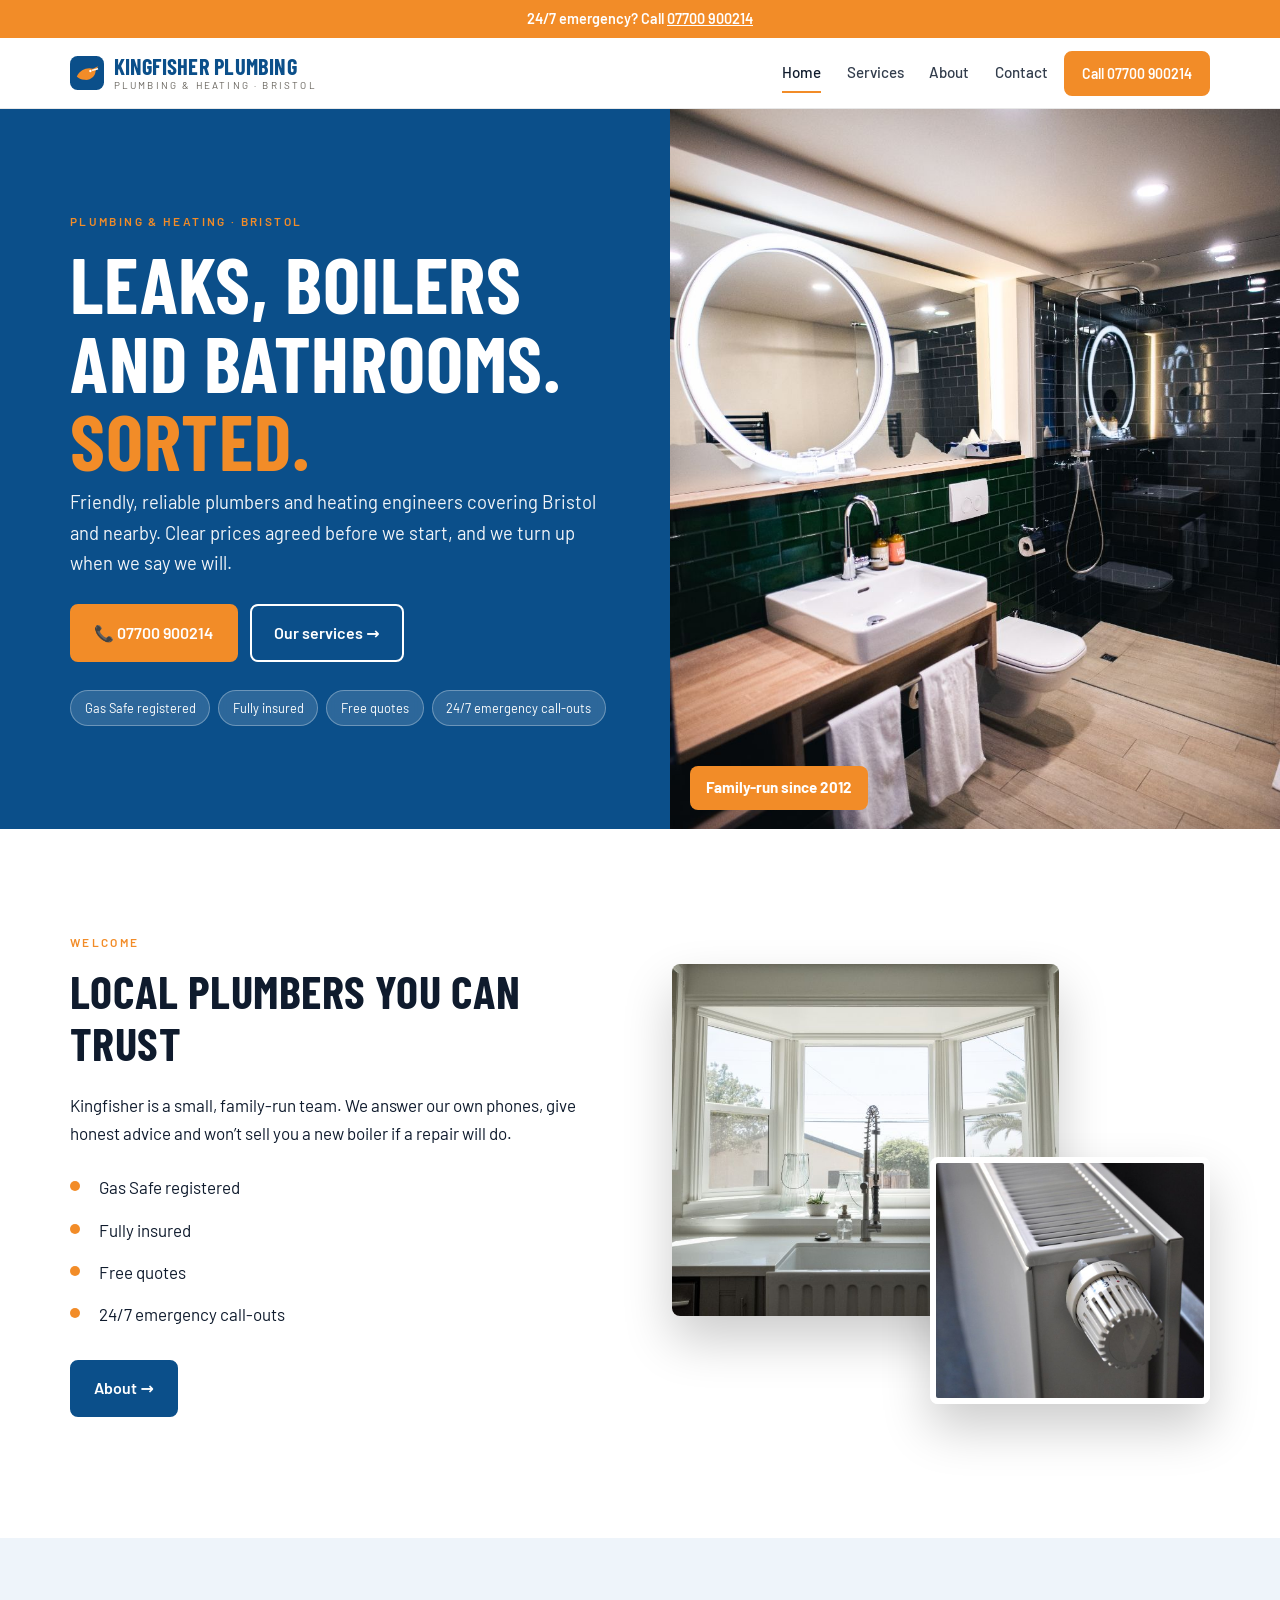
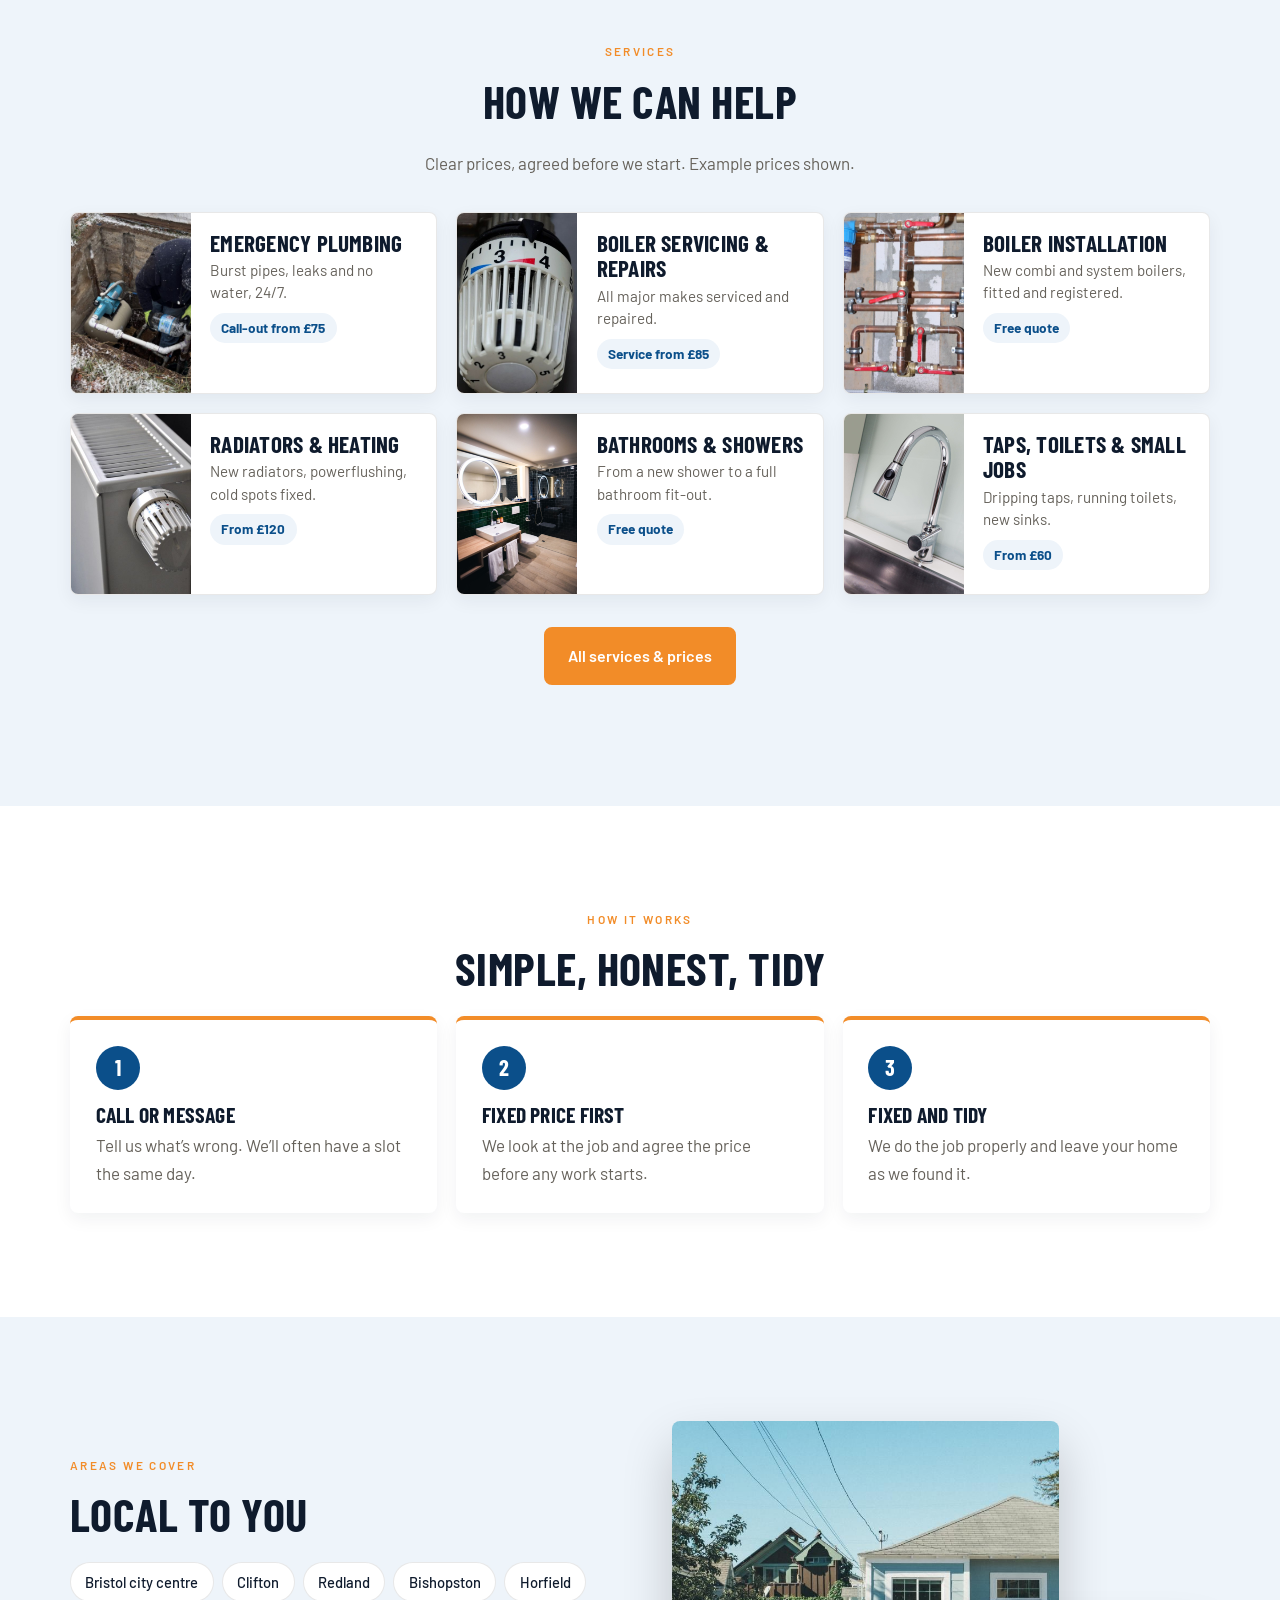
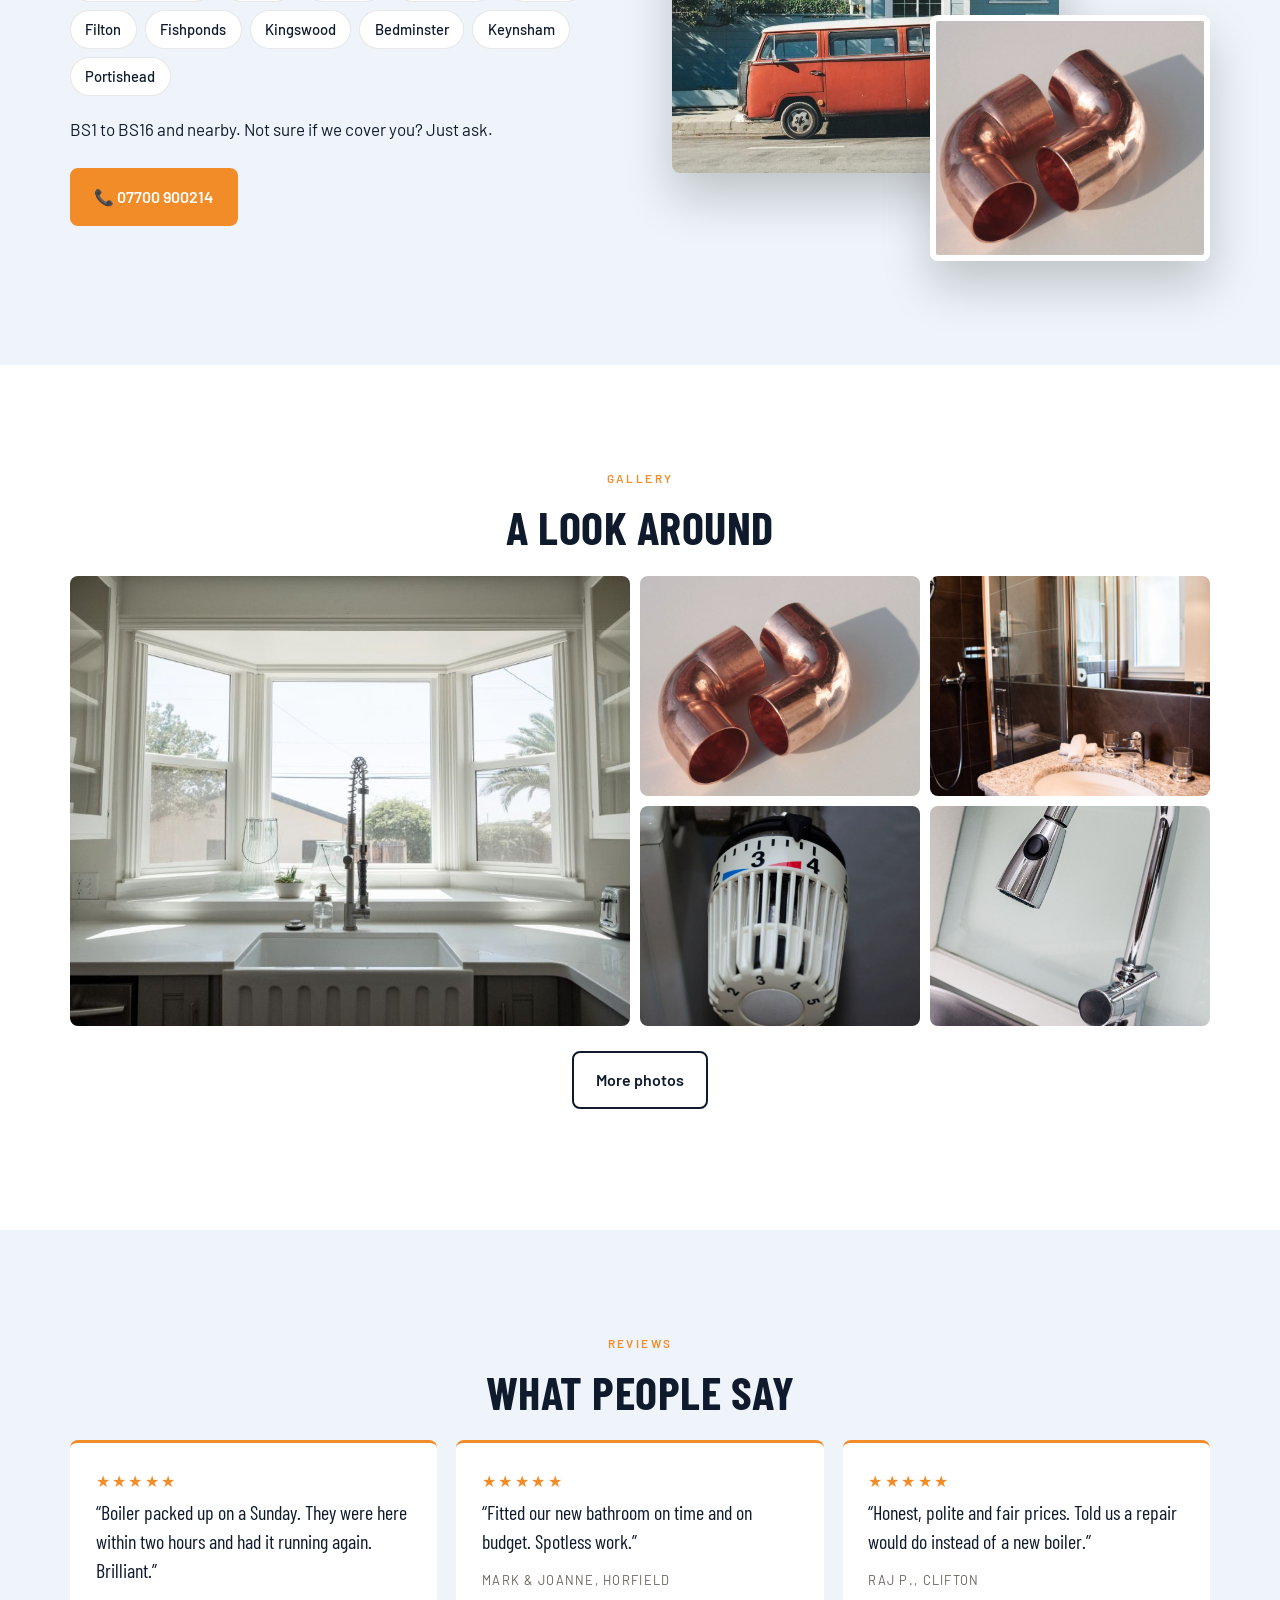
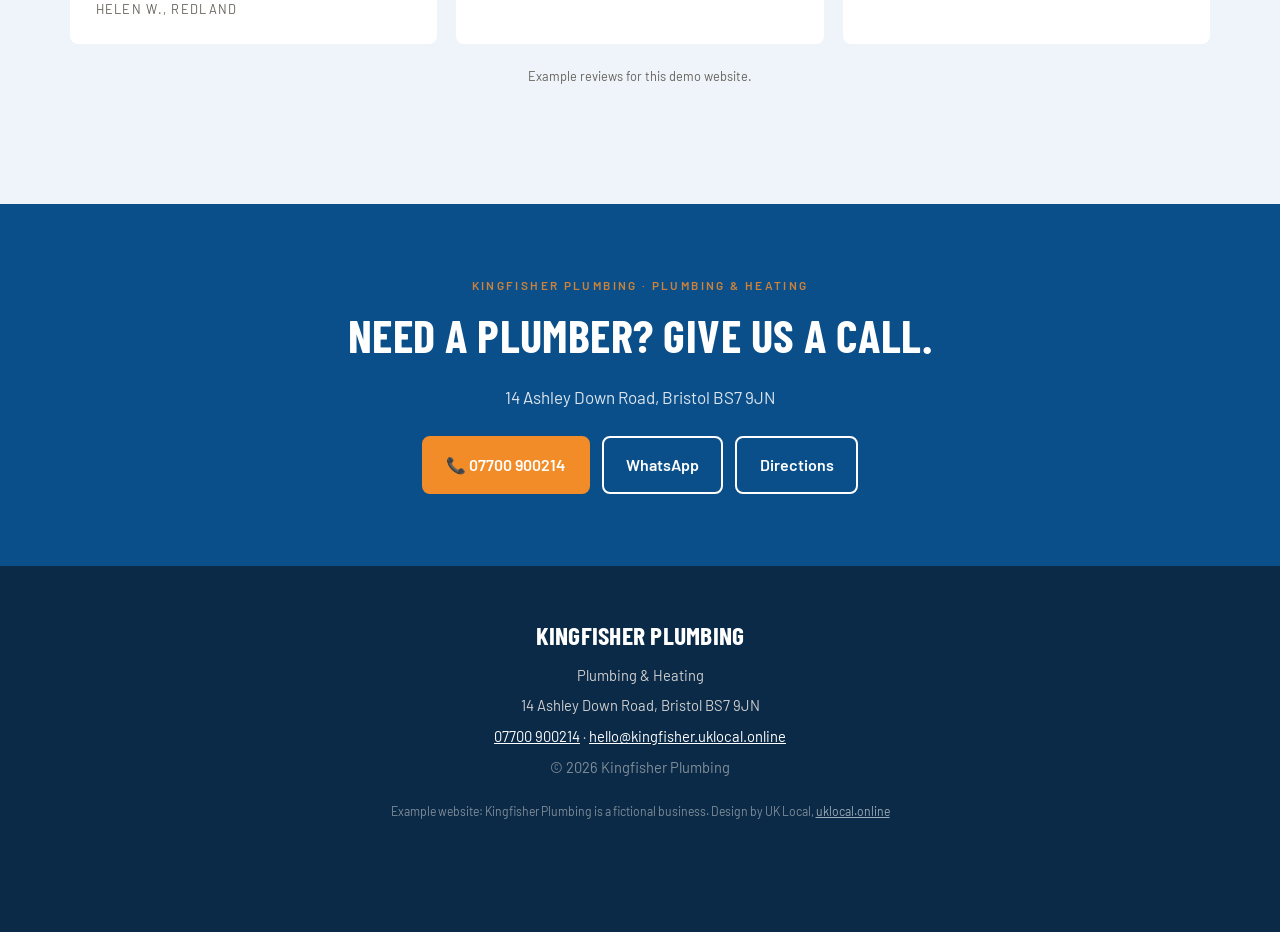
==== index.html @ 7f240959 "Example website: Kingfisher Plumbing (UK example)" ====
<!doctype html><html lang="en-GB"><head><meta charset="utf-8"><meta name="viewport" content="width=device-width,initial-scale=1">
<title>Kingfisher Plumbing · Plumbing &amp; Heating | Plumbing &amp; heating · Bristol</title><meta name="description" content="Friendly, reliable plumbers and heating engineers covering Bristol and nearby. Clear prices agreed before we start, and we turn up when we say we will."><meta name="robots" content="noindex"><meta name="theme-color" content="#0b4f8a">
<meta property="og:title" content="Kingfisher Plumbing · Plumbing &amp; Heating"><meta property="og:description" content="Friendly, reliable plumbers and heating engineers covering Bristol and nearby. Clear prices agreed before we start, and we turn up when we say we will."><meta property="og:image" content="https://kingfisher.uklocal.online/assets/images/021.jpg">
<link rel="icon" href="data:image/svg+xml,%3Csvg%20viewBox%3D%220%200%2040%2040%22%20xmlns%3D%22http%3A//www.w3.org/2000/svg%22%3E%3Crect%20width%3D%2240%22%20height%3D%2240%22%20rx%3D%229%22%20fill%3D%22%230b4f8a%22/%3E%3Cpath%20d%3D%22M8%2024c4-8%2012-11%2019-9l6-3-3%206c0%206-6%2011-13%2010-4%200-7-2-9-4z%22%20fill%3D%22%23f28c28%22/%3E%3Cpath%20d%3D%22M26%2017l7-2%22%20stroke%3D%22%23fff%22%20stroke-width%3D%221.6%22/%3E%3Ccircle%20cx%3D%2224%22%20cy%3D%2217.6%22%20r%3D%221.4%22%20fill%3D%22%23fff%22/%3E%3C/svg%3E">
<link rel="preconnect" href="https://fonts.googleapis.com"><link rel="preconnect" href="https://fonts.gstatic.com" crossorigin>
<link href="https://fonts.googleapis.com/css2?family=Barlow+Condensed:wght@400;600;700&family=Barlow:wght@400;500;600;700&display=swap" rel="stylesheet"><link rel="stylesheet" href="css/styles.css"></head><body class="has-strip"><div class="topstrip">24/7 emergency? Call <a href="tel:+447700900214">07700 900214</a></div>
<header class="nav"><div class="wrap nav-in"><a class="brand" href="index.html"><svg viewBox="0 0 40 40" aria-hidden="true"><rect width="40" height="40" rx="9" fill="var(--a)"/><path d="M8 24c4-8 12-11 19-9l6-3-3 6c0 6-6 11-13 10-4 0-7-2-9-4z" fill="var(--b)"/><path d="M26 17l7-2" stroke="#fff" stroke-width="1.6"/><circle cx="24" cy="17.6" r="1.4" fill="#fff"/></svg><span><b>Kingfisher Plumbing</b><small>Plumbing &amp; heating · Bristol</small></span></a>
<nav class="links" id="links"><a href="index.html" class=on>Home</a><a href="services.html">Services</a><a href="about.html">About</a><a href="contact.html">Contact</a></nav><a class="btn sm" href="tel:+447700900214">Call 07700 900214</a><button class="burger" id="burger" aria-label="Menu"><span></span><span></span><span></span></button></div></header><main><section class="hero block"><div class="grid2"><div class="hero-in rv"><p class="eyebrow">Plumbing &amp; heating · Bristol</p><h1>Leaks, boilers<br>and bathrooms.<br><em>Sorted.</em></h1><p class="lead">Friendly, reliable plumbers and heating engineers covering Bristol and nearby. Clear prices agreed before we start, and we turn up when we say we will.</p>
<div class="cta"><a class="btn" href="tel:+447700900214">📞 07700 900214</a><a class="btn ghost" style="color:#fff" href="services.html">Our services →</a></div><div class="badges"><span>Gas Safe registered</span><span>Fully insured</span><span>Free quotes</span><span>24/7 emergency call-outs</span></div></div>
<div class="pic"><img src="assets/images/021.jpg" alt="Bathroom fit-out"><span class="tag">Family-run since 2012</span></div></div></section><section class="s"><div class="wrap two"><div class="rv"><p class="eyebrow">Welcome</p><h2>Local plumbers you can trust</h2><p>Kingfisher is a small, family-run team. We answer our own phones, give honest advice and won’t sell you a new boiler if a repair will do.</p><ul class="ticks"><li>Gas Safe registered</li><li>Fully insured</li><li>Free quotes</li><li>24/7 emergency call-outs</li></ul><p style="margin-top:1.5rem"><a class="btn alt" href="about.html">About →</a></p></div>
<figure class="stack rv"><img class="a1" src="assets/images/069.jpg" alt="Our van" loading="lazy"><img class="a2" src="assets/images/b085.jpg" alt="Radiators fitted and balanced" loading="lazy"></figure></div></section><section class="s alt"><div class="wrap"><p class="eyebrow center">Services</p><h2 class="center">How we can help</h2><p class="center sub">Clear prices, agreed before we start. Example prices shown.</p><div class="svcs"><article class="svc rv"><img src="assets/images/b236.jpg" alt="Emergency plumbing" loading="lazy"><div><h3>Emergency plumbing</h3><p>Burst pipes, leaks and no water, 24/7.</p><span class="price">Call-out from £75</span></div></article><article class="svc rv"><img src="assets/images/b086.jpg" alt="Boiler servicing &amp; repairs" loading="lazy"><div><h3>Boiler servicing &amp; repairs</h3><p>All major makes serviced and repaired.</p><span class="price">Service from £85</span></div></article><article class="svc rv"><img src="assets/images/b021.jpg" alt="Boiler installation" loading="lazy"><div><h3>Boiler installation</h3><p>New combi and system boilers, fitted and registered.</p><span class="price">Free quote</span></div></article><article class="svc rv"><img src="assets/images/b085.jpg" alt="Radiators &amp; heating" loading="lazy"><div><h3>Radiators &amp; heating</h3><p>New radiators, powerflushing, cold spots fixed.</p><span class="price">From £120</span></div></article><article class="svc rv"><img src="assets/images/021.jpg" alt="Bathrooms &amp; showers" loading="lazy"><div><h3>Bathrooms &amp; showers</h3><p>From a new shower to a full bathroom fit-out.</p><span class="price">Free quote</span></div></article><article class="svc rv"><img src="assets/images/068.jpg" alt="Taps, toilets &amp; small jobs" loading="lazy"><div><h3>Taps, toilets &amp; small jobs</h3><p>Dripping taps, running toilets, new sinks.</p><span class="price">From £60</span></div></article></div><p class="center" style="margin-top:2rem"><a class="btn" href="services.html">All services &amp; prices</a></p></div></section>
<section class="s"><div class="wrap"><p class="eyebrow center">How it works</p><h2 class="center">Simple, honest, tidy</h2><div class="steps"><div class="step rv"><h3>Call or message</h3><p>Tell us what’s wrong. We’ll often have a slot the same day.</p></div><div class="step rv"><h3>Fixed price first</h3><p>We look at the job and agree the price before any work starts.</p></div><div class="step rv"><h3>Fixed and tidy</h3><p>We do the job properly and leave your home as we found it.</p></div></div></div></section>
<section class="s alt"><div class="wrap two"><div class="rv"><p class="eyebrow">Areas we cover</p><h2>Local to you</h2><div class="chips"><span>Bristol city centre</span><span>Clifton</span><span>Redland</span><span>Bishopston</span><span>Horfield</span><span>Filton</span><span>Fishponds</span><span>Kingswood</span><span>Bedminster</span><span>Keynsham</span><span>Portishead</span></div><p>BS1 to BS16 and nearby. Not sure if we cover you? Just ask.</p><div class="cta"><a class="btn" href="tel:+447700900214">📞 07700 900214</a></div></div><figure class="stack rv"><img class="a1" src="assets/images/b306.jpg" alt="Our van" loading="lazy"><img class="a2" src="assets/images/b022.jpg" alt="Copper fittings" loading="lazy"></figure></div></section><section class="s"><div class="wrap"><p class="eyebrow center">Gallery</p><h2 class="center">A look around</h2><div class="strip rv"><a href="assets/images/069.jpg" data-lb="Kitchen sink replacement"><img src="assets/images/069.jpg" alt="Kitchen sink replacement" loading="lazy"></a><a href="assets/images/b022.jpg" data-lb="Copper fittings"><img src="assets/images/b022.jpg" alt="Copper fittings" loading="lazy"></a><a href="assets/images/020.jpg" data-lb="Walk-in shower"><img src="assets/images/020.jpg" alt="Walk-in shower" loading="lazy"></a><a href="assets/images/b086.jpg" data-lb="Thermostatic valves"><img src="assets/images/b086.jpg" alt="Thermostatic valves" loading="lazy"></a><a href="assets/images/068.jpg" data-lb="New mixer tap"><img src="assets/images/068.jpg" alt="New mixer tap" loading="lazy"></a></div><p class="center" style="margin-top:1.6rem"><a class="btn ghost" href="about.html#gallery">More photos</a></div></section><section class="s alt"><div class="wrap"><p class="eyebrow center">Reviews</p><h2 class="center">What people say</h2><div class="quotes"><blockquote class="rv"><span class="stars">★★★★★</span>“Boiler packed up on a Sunday. They were here within two hours and had it running again. Brilliant.”<cite>Helen W., Redland</cite></blockquote><blockquote class="rv"><span class="stars">★★★★★</span>“Fitted our new bathroom on time and on budget. Spotless work.”<cite>Mark &amp; Joanne, Horfield</cite></blockquote><blockquote class="rv"><span class="stars">★★★★★</span>“Honest, polite and fair prices. Told us a repair would do instead of a new boiler.”<cite>Raj P., Clifton</cite></blockquote></div><p class="exnote">Example reviews for this demo website.</p></div></section><section class="band"><div class="wrap rv"><p class="eyebrow" style="color:var(--b)">Kingfisher Plumbing · Plumbing &amp; Heating</p><h2>Need a plumber? Give us a call.</h2><p>14 Ashley Down Road, Bristol BS7 9JN</p>
<div class="cta"><a class="btn" href="tel:+447700900214">📞 07700 900214</a><a class="btn ghost" style="color:#fff" href="https://wa.me/447700900214">WhatsApp</a><a class="btn ghost" style="color:#fff" href="https://www.google.com/maps/search/?api=1&query=Ashley+Down+Road%2C+Bristol+BS7">Directions</a></div></div></section></main>
<footer class="foot"><div class="wrap"><b>Kingfisher Plumbing</b><p>Plumbing &amp; Heating</p><p>14 Ashley Down Road, Bristol BS7 9JN</p>
<p><a href="tel:+447700900214">07700 900214</a> · <a href="mailto:hello@kingfisher.uklocal.online">hello@kingfisher.uklocal.online</a></p><p style="opacity:.6">© 2026 Kingfisher Plumbing</p>
<p class="ex">Example website: Kingfisher Plumbing is a fictional business. Design by UK Local, <a href="https://uklocal.online/">uklocal.online</a></p></div></footer>
<div class="mbar"><a class="call" href="tel:+447700900214">📞 Call</a><a href="https://wa.me/447700900214">💬 WhatsApp</a><a href="https://www.google.com/maps/search/?api=1&query=Ashley+Down+Road%2C+Bristol+BS7">📍 Map</a></div>
<div class="lb" id="lb"><button aria-label="Close">×</button><img alt=""><p></p></div><script src="js/main.js"></script></body></html>
---- css/styles.css ----
:root{--bg:#ffffff;--fg:#0f1b2d;--a:#0b4f8a;--b:#f28c28;--c:#eef4fa;--r:8px;--f1:'Barlow Condensed',Georgia,serif;--f2:'Barlow',system-ui,sans-serif;--mut:#66625b;--card:#fff;--line:rgba(0,0,0,.09)}
*{box-sizing:border-box}html{scroll-behavior:smooth}body{margin:0;background:var(--bg);color:var(--fg);font-family:var(--f2);line-height:1.65;-webkit-font-smoothing:antialiased;font-size:17px}
img{max-width:100%;display:block}a{color:inherit}.wrap{width:min(100% - 2.5rem,1140px);margin:auto}
h1,h2,h3{font-family:var(--f1);line-height:1.1;margin:0 0 .5em;font-weight:700;text-transform:uppercase;letter-spacing:.01em}h2{font-size:clamp(1.9rem,4vw,2.9rem)}h3{font-size:1.35rem}
.eyebrow{text-transform:uppercase;letter-spacing:.2em;font-size:.74rem;font-weight:600;color:var(--b);margin:0 0 .8rem}.center{text-align:center}.sub{color:var(--mut);max-width:640px}.center.sub{margin:0 auto 2.2rem}
.topstrip{background:var(--b);color:#fff;text-align:center;font-weight:600;font-size:.9rem;padding:.45rem 1rem}.topstrip a{color:#fff}
.nav{position:sticky;top:0;z-index:40;background:rgba(255,255,255,.9);backdrop-filter:blur(12px);-webkit-backdrop-filter:blur(12px);border-bottom:1px solid var(--line)}.nav-in{display:flex;align-items:center;gap:1rem;height:70px}
.brand{text-decoration:none;display:flex;align-items:center;gap:.6rem;margin-right:auto}.brand svg{width:34px;height:34px;flex:none}.brand span{display:flex;flex-direction:column;line-height:1}.brand b{font-family:var(--f1);font-size:1.4rem;color:var(--a);font-weight:700;text-transform:uppercase;letter-spacing:.01em}.brand small{font-size:.62rem;letter-spacing:.22em;text-transform:uppercase;color:var(--mut);margin-top:4px}
.links{display:flex;gap:1.6rem}.links a{text-decoration:none;font-weight:500;font-size:.95rem;opacity:.85;padding:6px 0;border-bottom:2px solid transparent}.links a:hover,.links a.on{opacity:1;border-color:var(--b)}
.btn{display:inline-flex;align-items:center;gap:.45rem;text-decoration:none;font-weight:600;padding:.85rem 1.4rem;border-radius:var(--r);background:var(--b);color:#fff;border:2px solid var(--b);transition:.25s;font-family:var(--f2);font-size:1rem}.btn:hover{transform:translateY(-2px);filter:brightness(1.07)}.btn.ghost{background:transparent;color:inherit;border-color:currentColor}.btn.sm{padding:.55rem 1rem;font-size:.88rem}.btn.alt{background:var(--a);border-color:var(--a);color:#fff}
.burger{display:none;background:none;border:0;width:42px;height:42px;cursor:pointer;color:inherit;padding:0}.burger span{display:block;height:2px;background:currentColor;margin:7px 8px;transition:.3s}
@media(max-width:860px){.links{position:fixed;inset:70px 0 auto 0;flex-direction:column;gap:0;background:var(--bg);padding:.5rem 1.25rem 1.25rem;transform:translateY(-150%);transition:.35s;box-shadow:0 20px 40px rgba(0,0,0,.2)}.links.open{transform:none}.links a{padding:14px 0;border-bottom:1px solid var(--line);font-size:1.05rem}.burger{display:block}.nav .btn.sm{display:none}}
.hero{position:relative;color:#fff;overflow:hidden}.hero .bgimg{position:absolute;inset:0;width:100%;height:100%;object-fit:cover;animation:kb 18s ease-out both}@keyframes kb{from{transform:scale(1.12)}to{transform:scale(1)}}
.hero .shade{position:absolute;inset:0;background:linear-gradient(180deg,rgba(0,0,0,.25) 0%,rgba(0,0,0,.4) 45%,rgba(0,0,0,.86) 100%)}.hero-in{position:relative;max-width:760px}
.hero.full{min-height:clamp(580px,90vh,860px);display:flex;align-items:flex-end}.hero.full .hero-in{padding:clamp(7rem,22vh,12rem) 0 4.5rem}
.hero h1{font-size:clamp(2.5rem,7vw,4.8rem);margin-bottom:.5rem}.hero h1 em{font-style:normal;color:var(--b)}.hero .lead{font-size:1.15rem;opacity:.94;max-width:600px;margin:0}
.cta{display:flex;flex-wrap:wrap;gap:.75rem;margin-top:1.6rem}.badges{display:flex;flex-wrap:wrap;gap:.5rem;margin-top:1.8rem}.badges span{font-size:.8rem;padding:.4rem .85rem;border-radius:99px;background:rgba(255,255,255,.14);border:1px solid rgba(255,255,255,.3);backdrop-filter:blur(6px)}
.hero.split{color:var(--fg);background:var(--c)}.hero.split .grid2{display:grid;grid-template-columns:1.05fr 1fr;align-items:center;gap:3rem;min-height:clamp(560px,82vh,760px);padding:3rem 0}.hero.split .badges span{background:var(--bg);border-color:var(--line);color:var(--fg)}.hero.split h1 em{color:var(--b)}
.hero.split .pic{position:relative;height:clamp(420px,70vh,620px)}.hero.split .pic img{position:absolute;object-fit:cover;border-radius:var(--r);box-shadow:0 30px 60px rgba(0,0,0,.18)}.hero.split .pic .p1{top:0;left:0;width:82%;height:86%}.hero.split .pic .p2{right:0;bottom:0;width:48%;height:46%;border:6px solid var(--c)}
.hcard{position:absolute;left:-6%;bottom:8%;background:var(--bg);color:var(--fg);border-radius:var(--r);padding:.9rem 1.2rem;box-shadow:0 18px 40px rgba(0,0,0,.18);font-size:.9rem;line-height:1.35}.hcard b{display:block;font-family:var(--f1);font-size:1.15rem;color:var(--a)}
.hero.block{background:var(--a)}.hero.block .grid2{display:grid;grid-template-columns:1.1fr 1fr;min-height:clamp(560px,80vh,760px)}.hero.block .hero-in{padding:4rem clamp(1.25rem,5vw,4.5rem) 4rem max(1.25rem,calc((100vw - 1140px)/2));align-self:center;max-width:none}.hero.block .pic{position:relative;min-height:340px}.hero.block .pic img{position:absolute;inset:0;width:100%;height:100%;object-fit:cover}.hero.block .pic .tag{position:absolute;left:1.2rem;bottom:1.2rem;background:var(--b);color:#fff;font-weight:700;padding:.6rem 1rem;border-radius:var(--r);font-size:.95rem}
.hero.block h1{font-size:clamp(2.6rem,6.5vw,4.9rem);line-height:1}
@media(max-width:860px){.hero.split .grid2{grid-template-columns:1fr;gap:2rem;min-height:0;padding:2rem 0 3rem}.hero.split .pic{height:360px;order:-1}.hcard{left:auto;right:4%;bottom:-4%}.hero.block .grid2{grid-template-columns:1fr}.hero.block .pic{order:-1;min-height:260px}.hero.block .hero-in{padding:2.5rem 1.25rem 3rem}}
section.s{padding:clamp(4rem,9vw,6.5rem) 0}.alt{background:var(--c)}.two{display:grid;grid-template-columns:1fr 1fr;gap:clamp(2rem,5vw,4.5rem);align-items:center}
@media(max-width:860px){.two{grid-template-columns:1fr}}
.stack{position:relative;min-height:440px;margin:0}.stack img{position:absolute;object-fit:cover;border-radius:var(--r);box-shadow:0 24px 50px rgba(0,0,0,.2)}.stack .a1{left:0;top:0;width:72%;height:80%}.stack .a2{right:0;bottom:0;width:52%;height:56%;border:6px solid var(--bg)}
.ticks{list-style:none;padding:0;margin:1.2rem 0 0}.ticks li{padding:.45rem 0 .45rem 1.8rem;position:relative}.ticks li:before{content:'';position:absolute;left:0;top:.95rem;width:10px;height:10px;border-radius:50%;background:var(--b)}
.feats{display:grid;grid-template-columns:repeat(auto-fit,minmax(240px,1fr));gap:1.2rem}.feat{background:var(--card);border-radius:var(--r);overflow:hidden;box-shadow:0 10px 30px rgba(0,0,0,.08);transition:.3s}.feat:hover{transform:translateY(-5px)}.feat img{width:100%;aspect-ratio:4/3;object-fit:cover}.feat div{padding:1.1rem 1.25rem 1.3rem}.feat p{margin:0;color:var(--mut);font-size:.95rem}.feat h3{margin-bottom:.25rem}.feat .price{display:inline-block;margin-top:.7rem;font-weight:700;color:var(--b);font-size:.95rem}
.feats.ov .feat{position:relative;aspect-ratio:3/4;box-shadow:none}.feats.ov .feat img{position:absolute;inset:0;height:100%;aspect-ratio:auto}.feats.ov .feat div{position:absolute;inset:auto 0 0 0;padding:4rem 1.3rem 1.3rem;background:linear-gradient(transparent,rgba(0,0,0,.9));color:#fff}.feats.ov .feat p{color:#ddd}@media(max-width:860px){.feats.ov .feat{aspect-ratio:4/3}}
.strip{display:grid;grid-template-columns:2fr 1fr 1fr;grid-auto-rows:220px;gap:10px}.strip a:first-child{grid-row:span 2}.strip img{width:100%;height:100%;object-fit:cover;transition:.4s}.strip a{overflow:hidden;border-radius:var(--r)}.strip a:hover img{transform:scale(1.06)}@media(max-width:700px){.strip{grid-template-columns:1fr 1fr;grid-auto-rows:150px}}
.quotes{display:grid;grid-template-columns:repeat(auto-fit,minmax(260px,1fr));gap:1.2rem}.quotes blockquote{margin:0;padding:1.6rem;background:var(--card);border-radius:var(--r);border-top:3px solid var(--b);font-family:var(--f1);font-size:1.18rem;line-height:1.45;font-size:1.25rem}.quotes .stars{color:var(--b);letter-spacing:.15em;font-style:normal;font-size:1rem;display:block;margin-bottom:.4rem}.quotes cite{display:block;margin-top:.9rem;font-family:var(--f2);font-style:normal;font-size:.8rem;color:var(--mut);letter-spacing:.1em;text-transform:uppercase}
.exnote{font-size:.8rem;color:var(--mut);text-align:center;margin-top:1.4rem}
.band{background:var(--a);color:#fff;text-align:center;padding:4.5rem 0}.band h2{color:#fff}.band p{opacity:.85}.band .cta{justify-content:center}
.phero{position:relative;color:#fff;padding:9rem 0 3.5rem;overflow:hidden}.phero img{position:absolute;inset:0;width:100%;height:100%;object-fit:cover}.phero .shade{position:absolute;inset:0;background:linear-gradient(180deg,rgba(0,0,0,.3),rgba(0,0,0,.8))}.phero .wrap{position:relative}.phero h1{font-size:clamp(2.3rem,6vw,3.9rem)}.phero p{opacity:.88;margin:0}
.menu{display:grid;grid-template-columns:repeat(auto-fit,minmax(320px,1fr));gap:1.4rem}.mcard{background:var(--card);padding:1.8rem;border-radius:var(--r);box-shadow:0 8px 24px rgba(0,0,0,.06);border-left:4px solid var(--b)}.mcard h3{margin:0}.mcard .mnote{color:var(--mut);font-size:.9rem;margin:.1rem 0 .9rem}.mcard ul{list-style:none;padding:0;margin:0}.mcard li{display:flex;align-items:baseline;gap:.6rem;padding:.6rem 0;border-bottom:1px dashed var(--line)}.mcard li:last-child{border:0}.mcard li span{flex:1}.mcard li b{white-space:nowrap;color:var(--b);font-weight:700}
.note{font-size:.9rem;color:var(--mut);text-align:center;margin-top:2rem}
.events{display:grid;grid-template-columns:repeat(auto-fit,minmax(220px,1fr));gap:1rem}.ev{border:1px solid var(--line);border-radius:var(--r);padding:1.4rem;background:var(--card)}.ev b{display:block;font-family:var(--f1);font-size:1.5rem;color:var(--b);font-weight:400}.ev span{color:var(--fg);opacity:.85}
.svcs{display:grid;grid-template-columns:repeat(auto-fit,minmax(300px,1fr));gap:1.2rem}.svc{display:grid;grid-template-columns:120px 1fr;background:#fff;border:1px solid var(--line);border-radius:var(--r);overflow:hidden;box-shadow:0 6px 18px rgba(15,27,45,.06);transition:.25s}.svc:hover{transform:translateY(-4px);box-shadow:0 14px 30px rgba(15,27,45,.12)}.svc img{width:100%;height:100%;object-fit:cover}.svc div{padding:1.1rem 1.2rem}.svc h3{margin:0 0 .2rem;font-size:1.45rem}.svc p{margin:0;color:var(--mut);font-size:.95rem;line-height:1.45}.svc .price{display:inline-block;margin-top:.6rem;background:var(--c);color:var(--a);font-weight:700;font-size:.85rem;padding:.25rem .7rem;border-radius:99px}
.svcs.big .svc{grid-template-columns:1fr}.svcs.big .svc img{aspect-ratio:16/9;height:auto}
.steps{display:grid;grid-template-columns:repeat(3,1fr);gap:1.2rem;counter-reset:s}.step{background:#fff;border-radius:var(--r);padding:1.6rem;border-top:4px solid var(--b);box-shadow:0 6px 18px rgba(15,27,45,.06)}.step:before{counter-increment:s;content:counter(s);display:grid;place-items:center;width:44px;height:44px;border-radius:50%;background:var(--a);color:#fff;font-family:var(--f1);font-size:1.4rem;font-weight:700;margin-bottom:.8rem}.step h3{margin:0 0 .3rem}.step p{margin:0;color:var(--mut)}@media(max-width:860px){.steps{grid-template-columns:1fr}}
.chips{display:flex;flex-wrap:wrap;gap:.5rem;margin:1.2rem 0}.chips span{background:#fff;border:1px solid var(--line);border-radius:99px;padding:.4rem .9rem;font-weight:500;font-size:.92rem}
.gal{columns:3 260px;column-gap:10px}.gal a{display:block;margin-bottom:10px;border-radius:var(--r);overflow:hidden;break-inside:avoid}.gal img{width:100%;transition:.4s}.gal a:hover img{transform:scale(1.04)}
.lb{position:fixed;inset:0;background:rgba(0,0,0,.92);display:none;align-items:center;justify-content:center;z-index:99;padding:1rem}.lb.on{display:flex}.lb img{max-height:86vh;max-width:94vw;border-radius:6px}.lb p{position:absolute;bottom:1.2rem;color:#fff;width:100%;text-align:center;margin:0}.lb button{position:absolute;top:1rem;right:1rem;background:none;border:0;color:#fff;font-size:2.2rem;cursor:pointer}
dl.info{display:grid;grid-template-columns:auto 1fr;gap:.75rem 1.4rem;margin:1.4rem 0}dl.info dt{font-weight:700;color:var(--b);text-transform:uppercase;font-size:.75rem;letter-spacing:.15em;padding-top:.3rem}dl.info dd{margin:0}dl.info a{color:inherit;font-weight:600}
.hours{width:100%;border-collapse:collapse;margin:1rem 0}.hours td{padding:.7rem 0;border-bottom:1px solid var(--line)}.hours td:last-child{text-align:right;font-weight:600}
.map iframe{width:100%;height:440px;border:0;border-radius:var(--r);filter:none}
.foot{background:#0b2a47;color:#cfcfcf;padding:3rem 0 6.5rem;text-align:center;font-size:.92rem}.foot b{font-family:var(--f1);font-size:1.6rem;color:#fff;font-weight:700;text-transform:uppercase;letter-spacing:.01em}.foot a{color:#fff}.foot p{margin:.4rem 0}.foot .ex{margin-top:1.4rem;font-size:.76rem;opacity:.6}
.mbar{position:fixed;left:0;right:0;bottom:0;display:none;z-index:50;background:var(--a);box-shadow:0 -6px 20px rgba(0,0,0,.2);padding-bottom:env(safe-area-inset-bottom)}.mbar a{flex:1;text-align:center;color:#fff;text-decoration:none;font-weight:600;padding:14px 4px;font-size:.95rem}.mbar a.call{background:var(--b);color:#fff}.mbar a+a{border-left:1px solid rgba(255,255,255,.18)}@media(max-width:860px){.mbar{display:flex}}
.rv{opacity:0;transform:translateY(26px);transition:opacity .8s ease,transform .8s ease}.rv.in{opacity:1;transform:none}
@media(prefers-reduced-motion:reduce){.rv{opacity:1;transform:none;transition:none}.hero .bgimg{animation:none}}
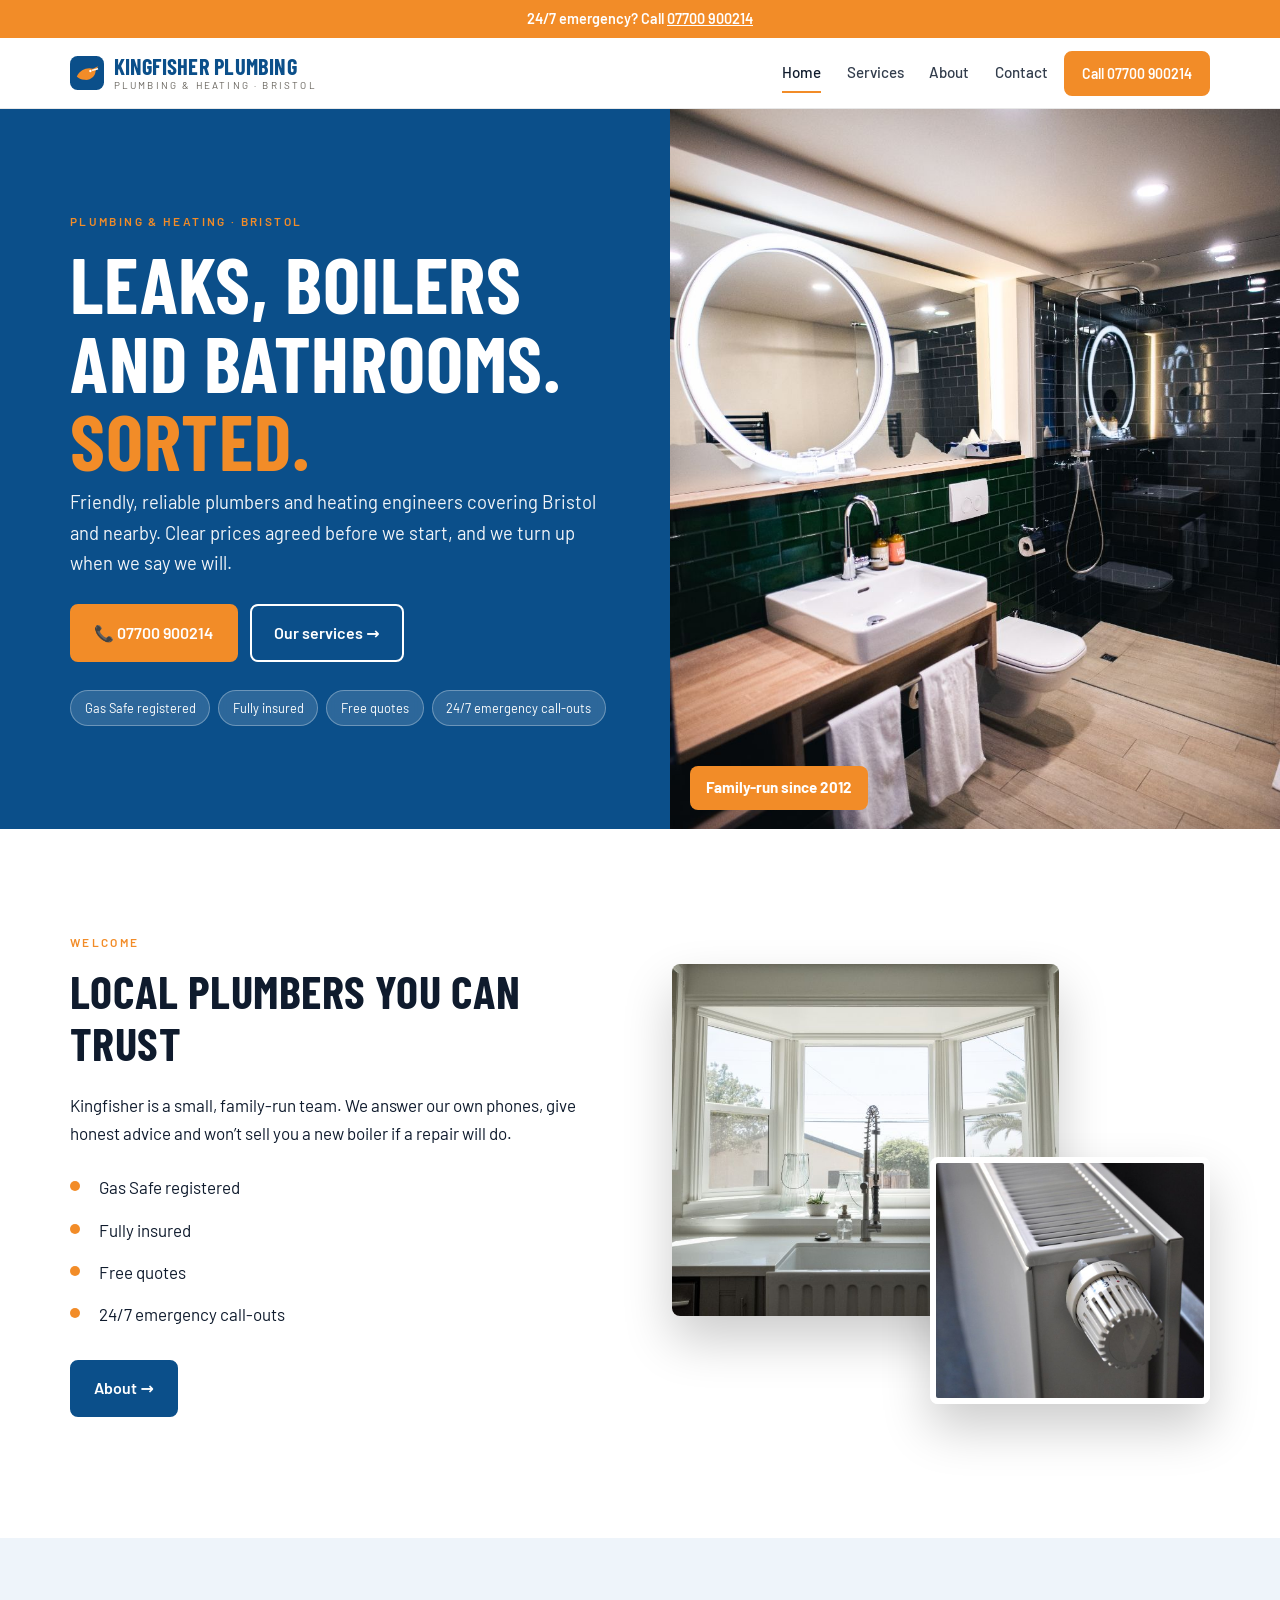
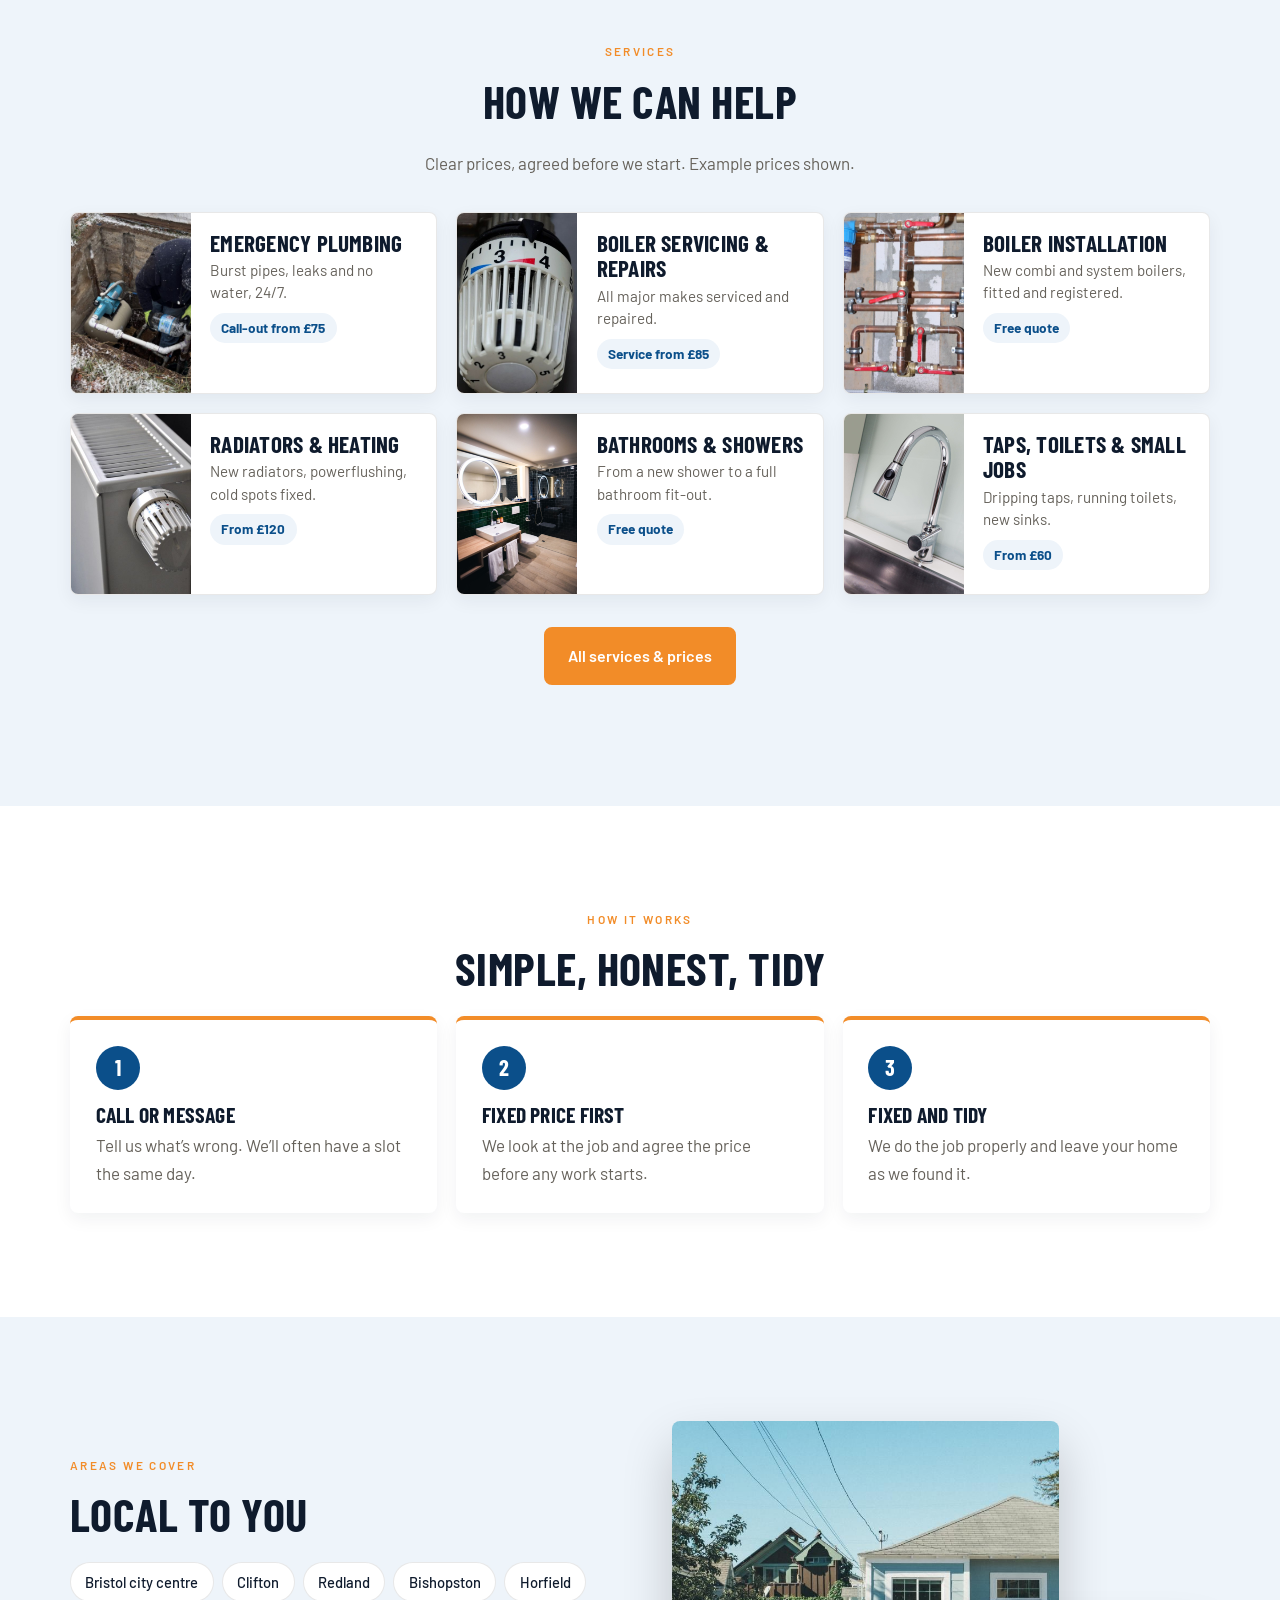
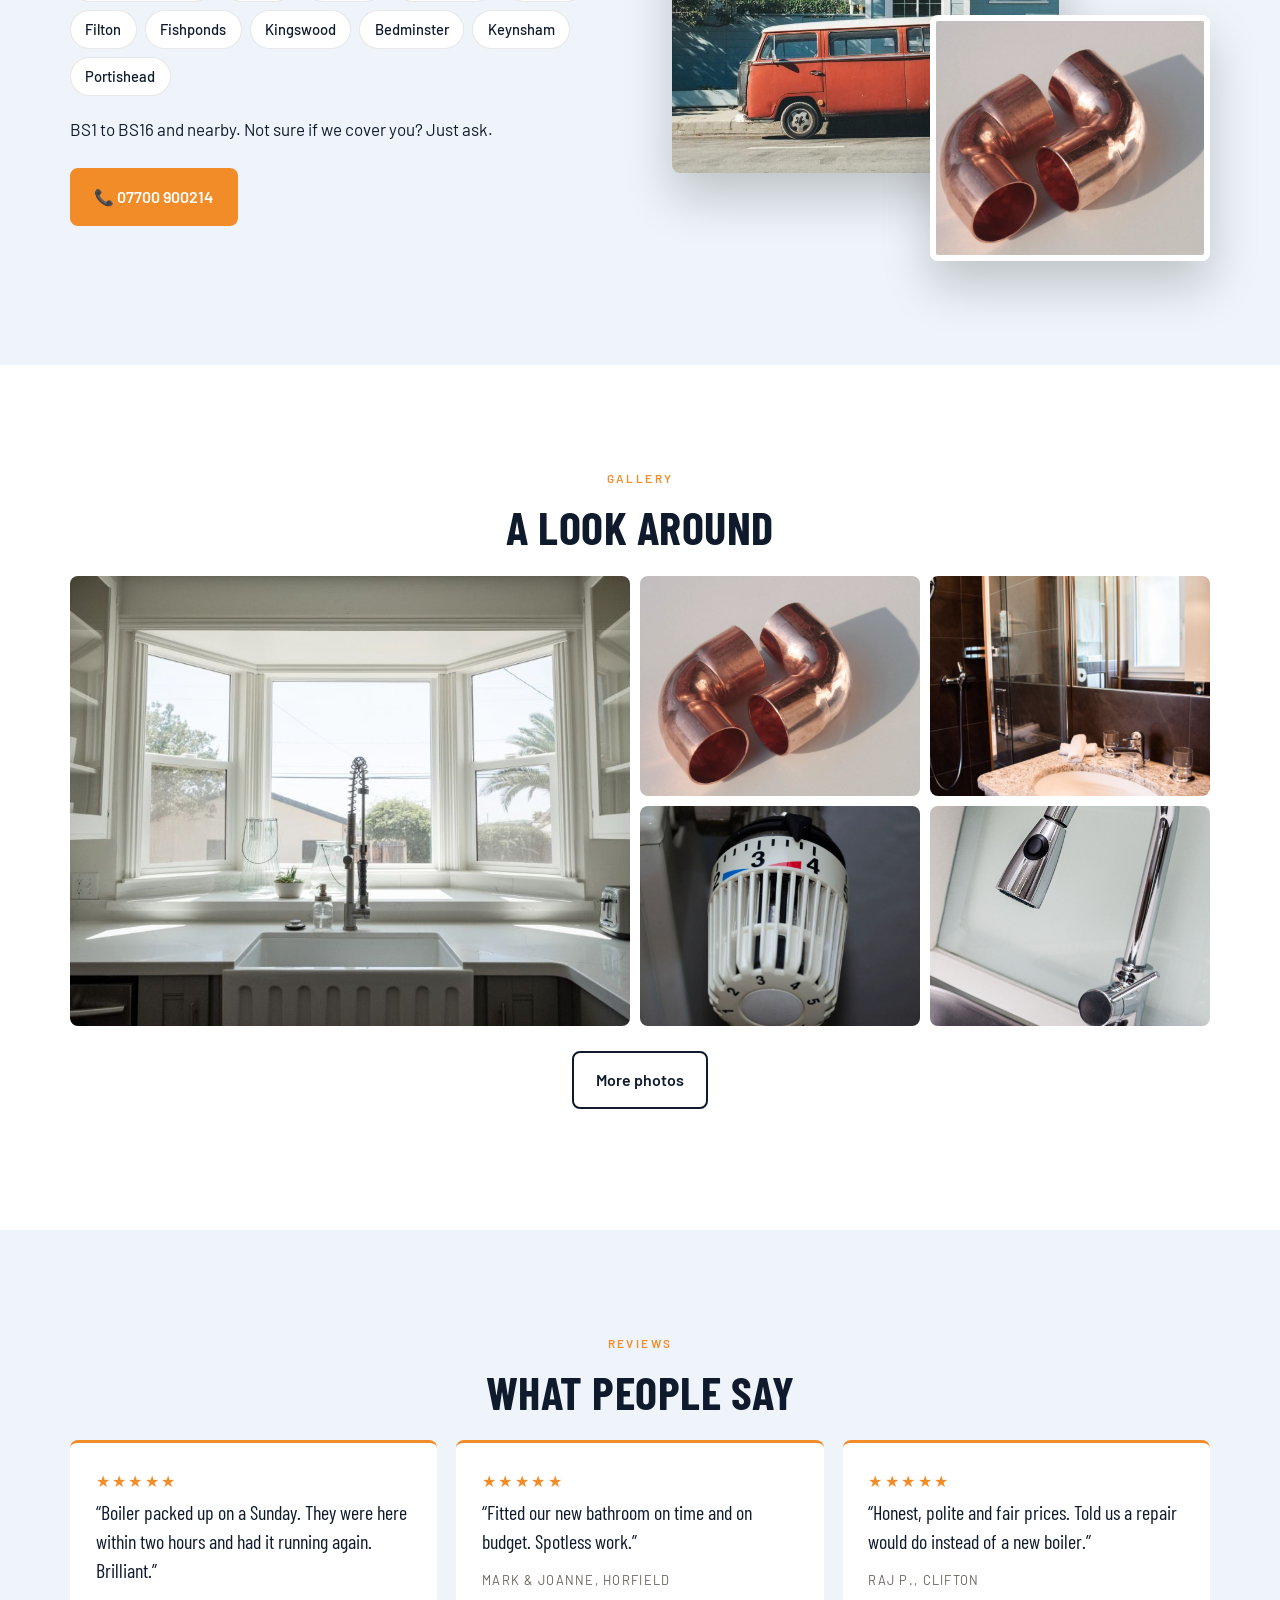
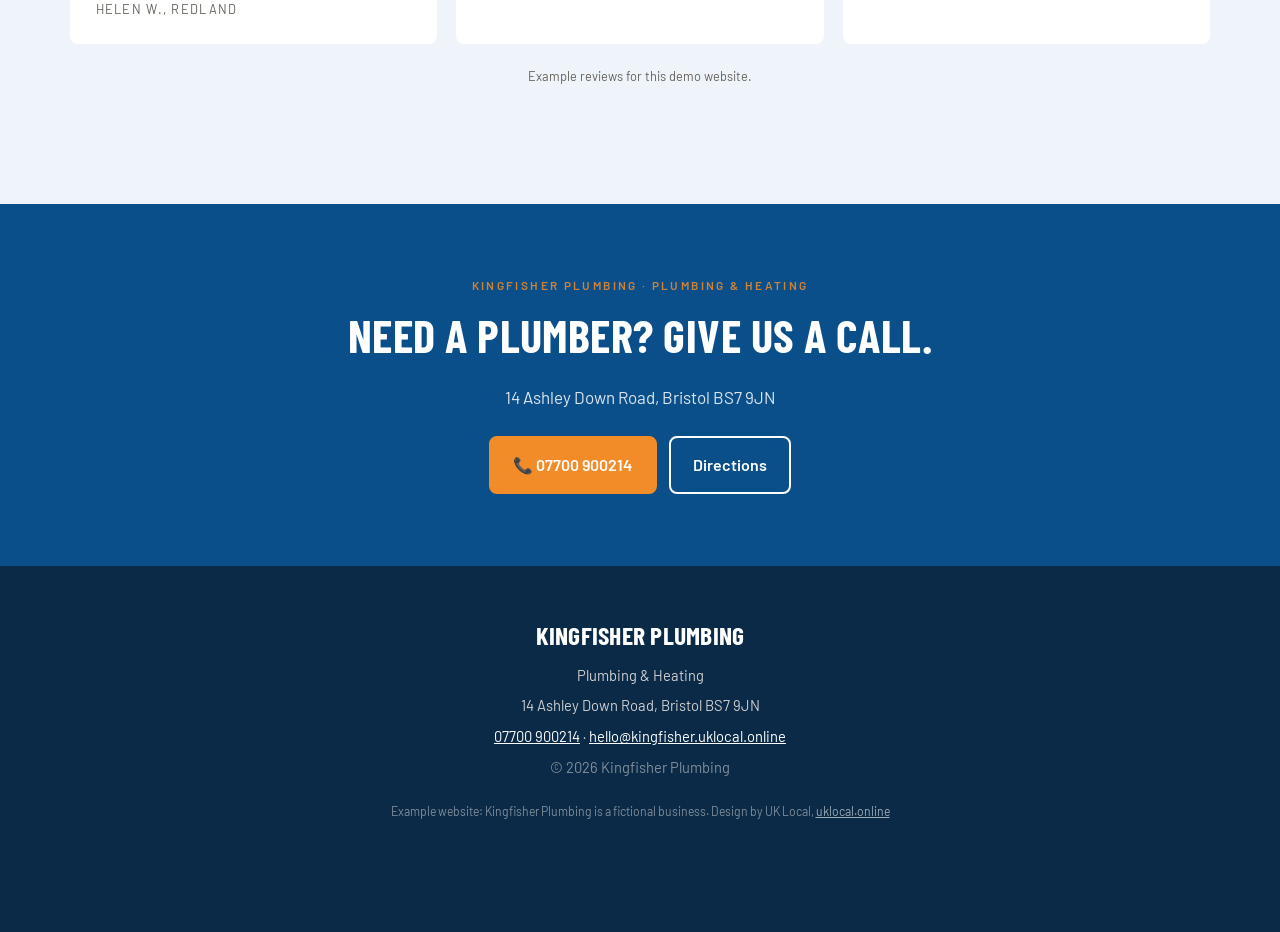
==== commit ccbb5cca: "Remove WhatsApp buttons (UK/AU examples are email-only); mobile bar now Call / Email / Map" ====
--- a/index.html
+++ b/index.html
@@ -11,9 +11,9 @@
 <figure class="stack rv"><img class="a1" src="assets/images/069.jpg" alt="Our van" loading="lazy"><img class="a2" src="assets/images/b085.jpg" alt="Radiators fitted and balanced" loading="lazy"></figure></div></section><section class="s alt"><div class="wrap"><p class="eyebrow center">Services</p><h2 class="center">How we can help</h2><p class="center sub">Clear prices, agreed before we start. Example prices shown.</p><div class="svcs"><article class="svc rv"><img src="assets/images/b236.jpg" alt="Emergency plumbing" loading="lazy"><div><h3>Emergency plumbing</h3><p>Burst pipes, leaks and no water, 24/7.</p><span class="price">Call-out from £75</span></div></article><article class="svc rv"><img src="assets/images/b086.jpg" alt="Boiler servicing &amp; repairs" loading="lazy"><div><h3>Boiler servicing &amp; repairs</h3><p>All major makes serviced and repaired.</p><span class="price">Service from £85</span></div></article><article class="svc rv"><img src="assets/images/b021.jpg" alt="Boiler installation" loading="lazy"><div><h3>Boiler installation</h3><p>New combi and system boilers, fitted and registered.</p><span class="price">Free quote</span></div></article><article class="svc rv"><img src="assets/images/b085.jpg" alt="Radiators &amp; heating" loading="lazy"><div><h3>Radiators &amp; heating</h3><p>New radiators, powerflushing, cold spots fixed.</p><span class="price">From £120</span></div></article><article class="svc rv"><img src="assets/images/021.jpg" alt="Bathrooms &amp; showers" loading="lazy"><div><h3>Bathrooms &amp; showers</h3><p>From a new shower to a full bathroom fit-out.</p><span class="price">Free quote</span></div></article><article class="svc rv"><img src="assets/images/068.jpg" alt="Taps, toilets &amp; small jobs" loading="lazy"><div><h3>Taps, toilets &amp; small jobs</h3><p>Dripping taps, running toilets, new sinks.</p><span class="price">From £60</span></div></article></div><p class="center" style="margin-top:2rem"><a class="btn" href="services.html">All services &amp; prices</a></p></div></section>
 <section class="s"><div class="wrap"><p class="eyebrow center">How it works</p><h2 class="center">Simple, honest, tidy</h2><div class="steps"><div class="step rv"><h3>Call or message</h3><p>Tell us what’s wrong. We’ll often have a slot the same day.</p></div><div class="step rv"><h3>Fixed price first</h3><p>We look at the job and agree the price before any work starts.</p></div><div class="step rv"><h3>Fixed and tidy</h3><p>We do the job properly and leave your home as we found it.</p></div></div></div></section>
 <section class="s alt"><div class="wrap two"><div class="rv"><p class="eyebrow">Areas we cover</p><h2>Local to you</h2><div class="chips"><span>Bristol city centre</span><span>Clifton</span><span>Redland</span><span>Bishopston</span><span>Horfield</span><span>Filton</span><span>Fishponds</span><span>Kingswood</span><span>Bedminster</span><span>Keynsham</span><span>Portishead</span></div><p>BS1 to BS16 and nearby. Not sure if we cover you? Just ask.</p><div class="cta"><a class="btn" href="tel:+447700900214">📞 07700 900214</a></div></div><figure class="stack rv"><img class="a1" src="assets/images/b306.jpg" alt="Our van" loading="lazy"><img class="a2" src="assets/images/b022.jpg" alt="Copper fittings" loading="lazy"></figure></div></section><section class="s"><div class="wrap"><p class="eyebrow center">Gallery</p><h2 class="center">A look around</h2><div class="strip rv"><a href="assets/images/069.jpg" data-lb="Kitchen sink replacement"><img src="assets/images/069.jpg" alt="Kitchen sink replacement" loading="lazy"></a><a href="assets/images/b022.jpg" data-lb="Copper fittings"><img src="assets/images/b022.jpg" alt="Copper fittings" loading="lazy"></a><a href="assets/images/020.jpg" data-lb="Walk-in shower"><img src="assets/images/020.jpg" alt="Walk-in shower" loading="lazy"></a><a href="assets/images/b086.jpg" data-lb="Thermostatic valves"><img src="assets/images/b086.jpg" alt="Thermostatic valves" loading="lazy"></a><a href="assets/images/068.jpg" data-lb="New mixer tap"><img src="assets/images/068.jpg" alt="New mixer tap" loading="lazy"></a></div><p class="center" style="margin-top:1.6rem"><a class="btn ghost" href="about.html#gallery">More photos</a></div></section><section class="s alt"><div class="wrap"><p class="eyebrow center">Reviews</p><h2 class="center">What people say</h2><div class="quotes"><blockquote class="rv"><span class="stars">★★★★★</span>“Boiler packed up on a Sunday. They were here within two hours and had it running again. Brilliant.”<cite>Helen W., Redland</cite></blockquote><blockquote class="rv"><span class="stars">★★★★★</span>“Fitted our new bathroom on time and on budget. Spotless work.”<cite>Mark &amp; Joanne, Horfield</cite></blockquote><blockquote class="rv"><span class="stars">★★★★★</span>“Honest, polite and fair prices. Told us a repair would do instead of a new boiler.”<cite>Raj P., Clifton</cite></blockquote></div><p class="exnote">Example reviews for this demo website.</p></div></section><section class="band"><div class="wrap rv"><p class="eyebrow" style="color:var(--b)">Kingfisher Plumbing · Plumbing &amp; Heating</p><h2>Need a plumber? Give us a call.</h2><p>14 Ashley Down Road, Bristol BS7 9JN</p>
-<div class="cta"><a class="btn" href="tel:+447700900214">📞 07700 900214</a><a class="btn ghost" style="color:#fff" href="https://wa.me/447700900214">WhatsApp</a><a class="btn ghost" style="color:#fff" href="https://www.google.com/maps/search/?api=1&query=Ashley+Down+Road%2C+Bristol+BS7">Directions</a></div></div></section></main>
+<div class="cta"><a class="btn" href="tel:+447700900214">📞 07700 900214</a><a class="btn ghost" style="color:#fff" href="https://www.google.com/maps/search/?api=1&query=Ashley+Down+Road%2C+Bristol+BS7">Directions</a></div></div></section></main>
 <footer class="foot"><div class="wrap"><b>Kingfisher Plumbing</b><p>Plumbing &amp; Heating</p><p>14 Ashley Down Road, Bristol BS7 9JN</p>
 <p><a href="tel:+447700900214">07700 900214</a> · <a href="mailto:hello@kingfisher.uklocal.online">hello@kingfisher.uklocal.online</a></p><p style="opacity:.6">© 2026 Kingfisher Plumbing</p>
 <p class="ex">Example website: Kingfisher Plumbing is a fictional business. Design by UK Local, <a href="https://uklocal.online/">uklocal.online</a></p></div></footer>
-<div class="mbar"><a class="call" href="tel:+447700900214">📞 Call</a><a href="https://wa.me/447700900214">💬 WhatsApp</a><a href="https://www.google.com/maps/search/?api=1&query=Ashley+Down+Road%2C+Bristol+BS7">📍 Map</a></div>
+<div class="mbar"><a class="call" href="tel:+447700900214">📞 Call</a><a href="mailto:hello@kingfisher.uklocal.online">✉️ Email</a><a href="https://www.google.com/maps/search/?api=1&query=Ashley+Down+Road%2C+Bristol+BS7">📍 Map</a></div>
 <div class="lb" id="lb"><button aria-label="Close">×</button><img alt=""><p></p></div><script src="js/main.js"></script></body></html>
--- a/css/styles.css
+++ b/css/styles.css
@@ -42,7 +42,7 @@
 .chips{display:flex;flex-wrap:wrap;gap:.5rem;margin:1.2rem 0}.chips span{background:#fff;border:1px solid var(--line);border-radius:99px;padding:.4rem .9rem;font-weight:500;font-size:.92rem}
 .gal{columns:3 260px;column-gap:10px}.gal a{display:block;margin-bottom:10px;border-radius:var(--r);overflow:hidden;break-inside:avoid}.gal img{width:100%;transition:.4s}.gal a:hover img{transform:scale(1.04)}
 .lb{position:fixed;inset:0;background:rgba(0,0,0,.92);display:none;align-items:center;justify-content:center;z-index:99;padding:1rem}.lb.on{display:flex}.lb img{max-height:86vh;max-width:94vw;border-radius:6px}.lb p{position:absolute;bottom:1.2rem;color:#fff;width:100%;text-align:center;margin:0}.lb button{position:absolute;top:1rem;right:1rem;background:none;border:0;color:#fff;font-size:2.2rem;cursor:pointer}
-dl.info{display:grid;grid-template-columns:auto 1fr;gap:.75rem 1.4rem;margin:1.4rem 0}dl.info dt{font-weight:700;color:var(--b);text-transform:uppercase;font-size:.75rem;letter-spacing:.15em;padding-top:.3rem}dl.info dd{margin:0}dl.info a{color:inherit;font-weight:600}
+dl.info{display:grid;grid-template-columns:auto minmax(0,1fr);gap:.75rem 1.4rem;margin:1.4rem 0}dl.info dt{font-weight:700;color:var(--b);text-transform:uppercase;font-size:.75rem;letter-spacing:.15em;padding-top:.3rem}dl.info dd{margin:0;min-width:0;overflow-wrap:anywhere}dl.info a{color:inherit;font-weight:600}
 .hours{width:100%;border-collapse:collapse;margin:1rem 0}.hours td{padding:.7rem 0;border-bottom:1px solid var(--line)}.hours td:last-child{text-align:right;font-weight:600}
 .map iframe{width:100%;height:440px;border:0;border-radius:var(--r);filter:none}
 .foot{background:#0b2a47;color:#cfcfcf;padding:3rem 0 6.5rem;text-align:center;font-size:.92rem}.foot b{font-family:var(--f1);font-size:1.6rem;color:#fff;font-weight:700;text-transform:uppercase;letter-spacing:.01em}.foot a{color:#fff}.foot p{margin:.4rem 0}.foot .ex{margin-top:1.4rem;font-size:.76rem;opacity:.6}
